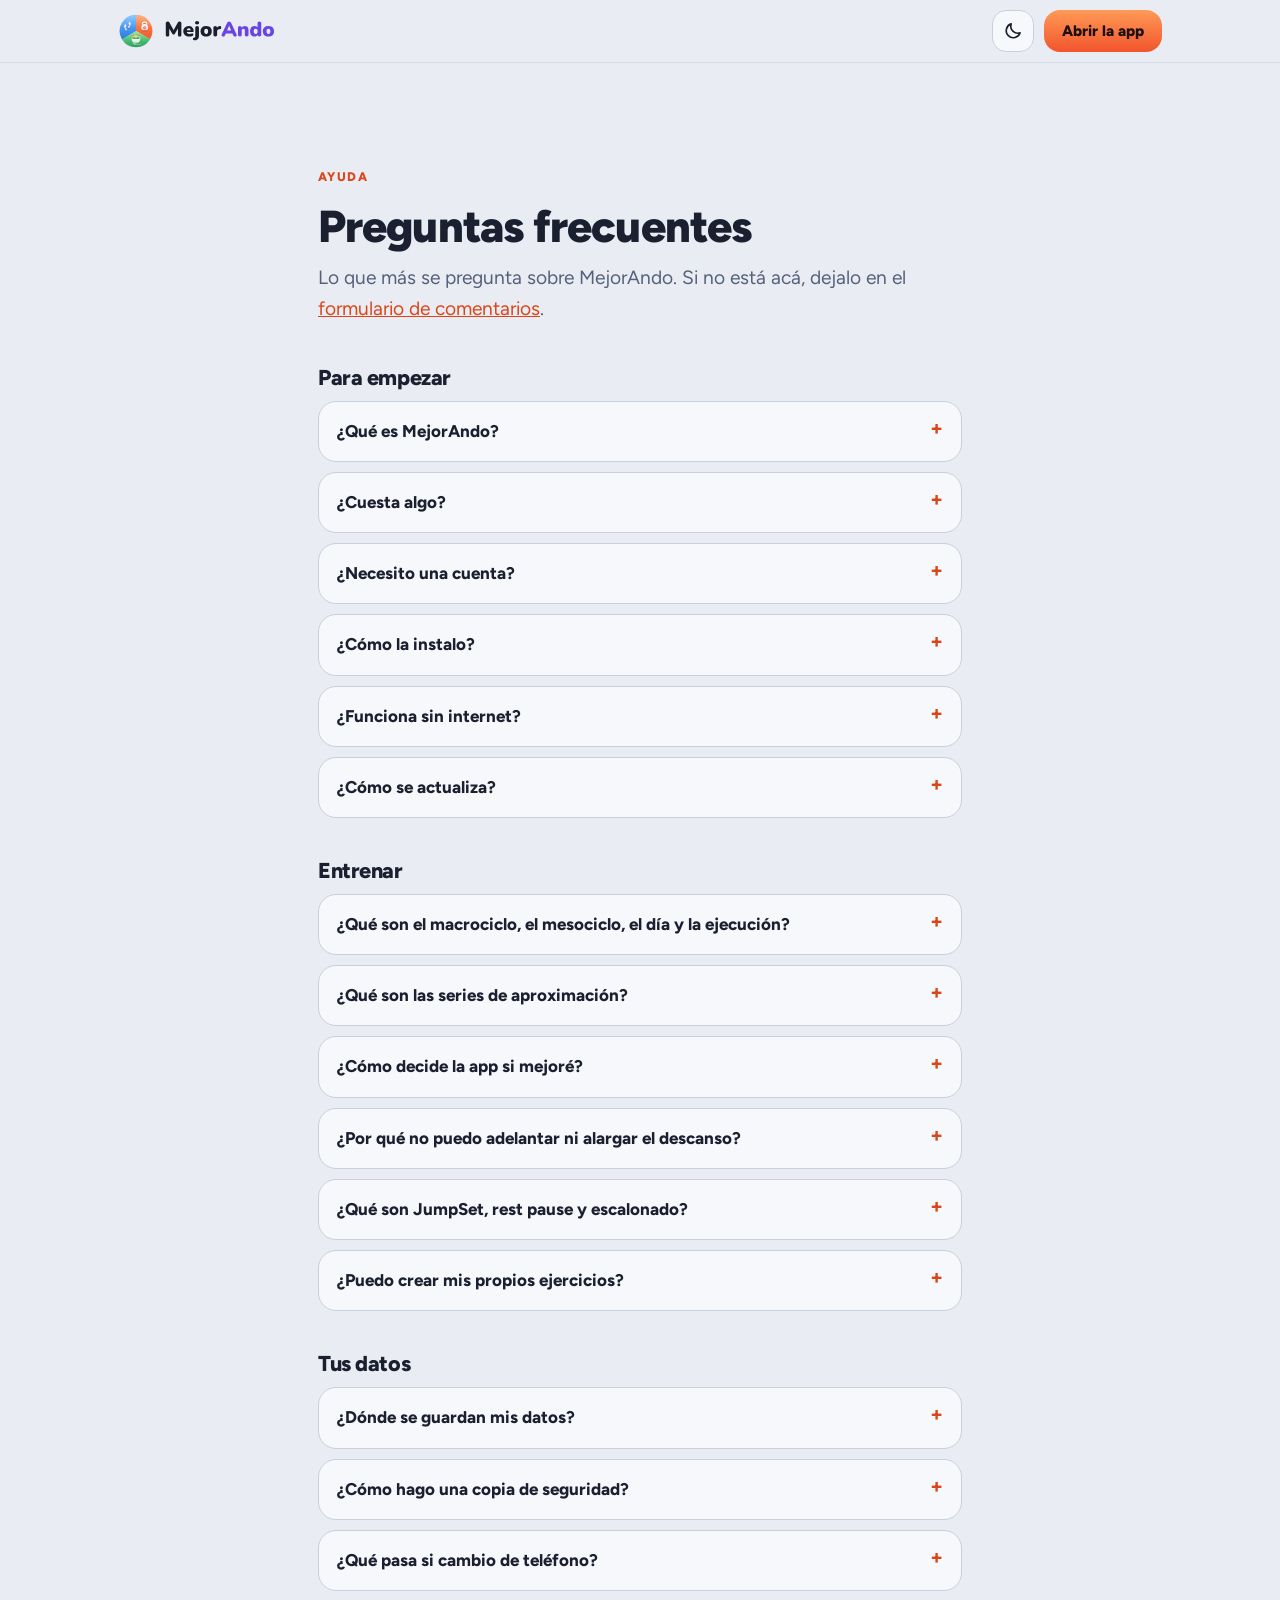
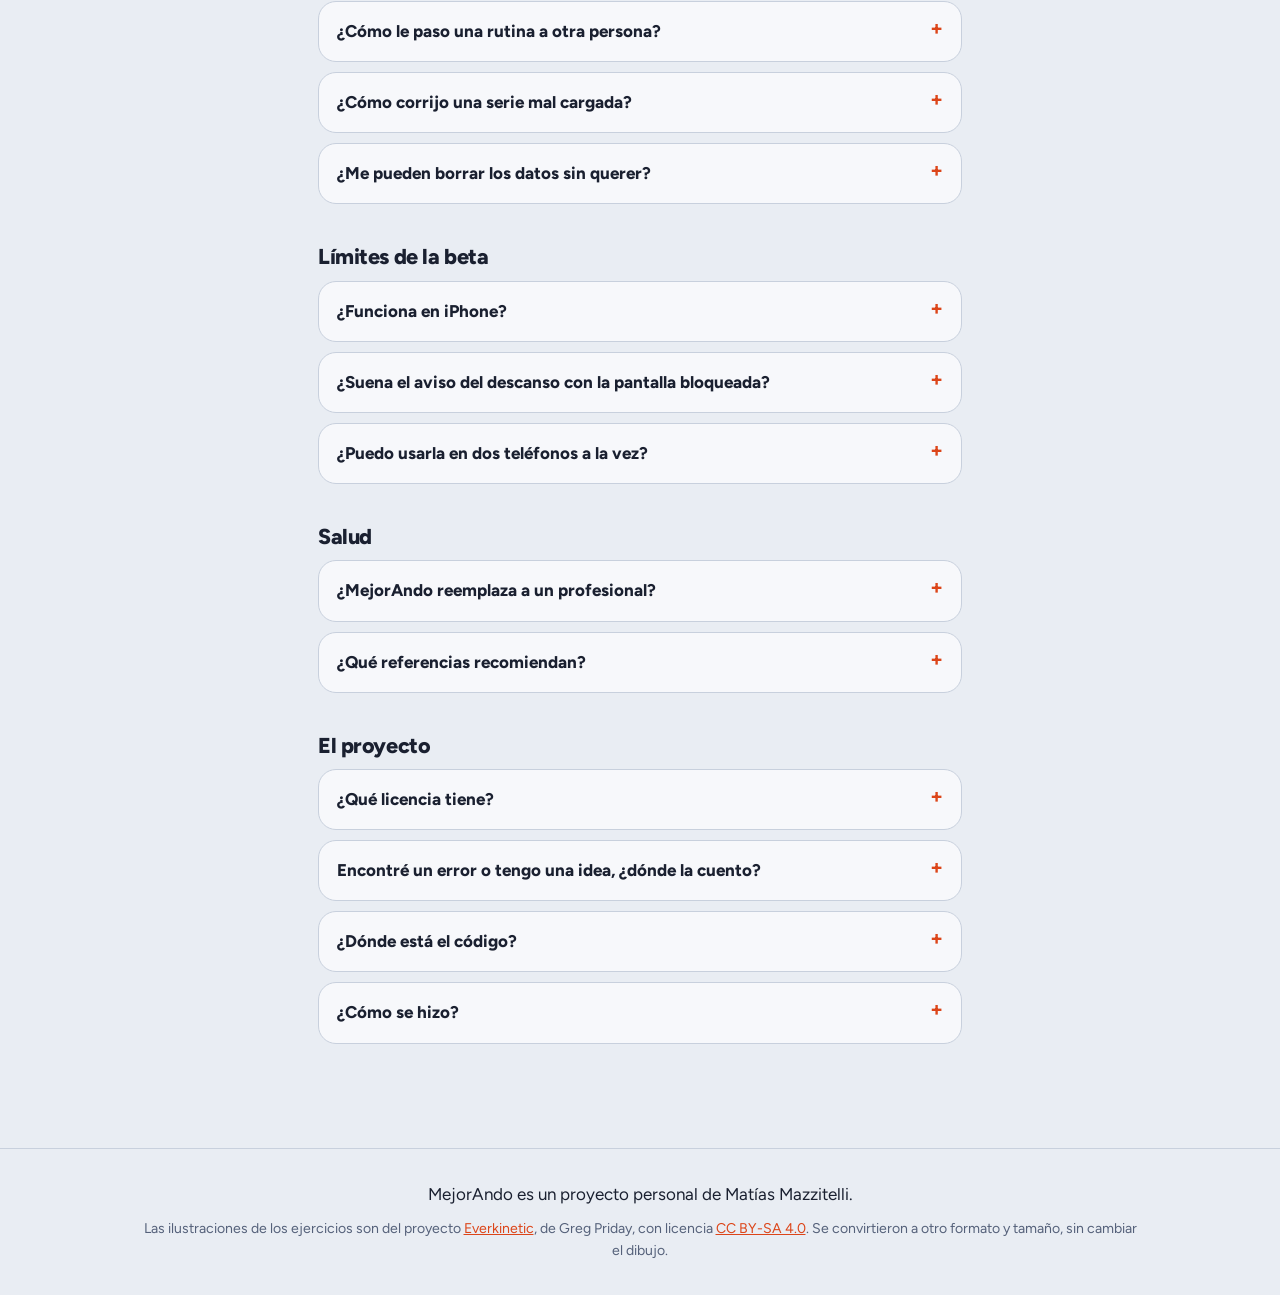
==== faq.html @ a78593a7 "feat: preguntas frecuentes, licencia y enlaces actualizados" ====
<!doctype html>
<html lang="es">
  <head>
    <meta charset="utf-8" />
    <meta name="viewport" content="width=device-width, initial-scale=1, viewport-fit=cover" />
    <title>Preguntas frecuentes | MejorAndo</title>
    <meta name="description" content="Respuestas a las preguntas más comunes sobre MejorAndo: cómo instalarla, cómo guardar tus datos, cómo pasar una rutina y qué límites tiene la beta." />
    <meta name="theme-color" content="#0c1017" />
    <script>
      // se aplica antes de pintar para que no parpadee
      try {
        var t = localStorage.getItem("mejorando.landing.tema")
        if (t === "claro" || t === "oscuro") document.documentElement.dataset.theme = t === "claro" ? "light" : "dark"
      } catch (e) {}
    </script>
    <meta property="og:title" content="Preguntas frecuentes | MejorAndo" />
    <meta
      property="og:description"
      content="Planificá tu entrenamiento, seguilo serie por serie y compará con la vez anterior. Sin cuenta, sin conexión, sin papel."
    />
    <meta property="og:type" content="website" />
    <link rel="icon" type="image/svg+xml" href="favicon.svg" />
    <link rel="stylesheet" href="style.css" />
  </head>
  <body>
    <header class="top">
      <div class="wrap top-in">
        <a class="brand" href="index.html" aria-label="MejorAndo, inicio">
          <img src="img/logo.svg" alt="" width="36" height="36" />
          <span class="wordmark">
            <img class="wm-claro" src="img/wordmark-claro.svg" alt="MejorAndo" height="22" />
            <img class="wm-oscuro" src="img/wordmark-oscuro.svg" alt="MejorAndo" height="22" />
          </span>
        </a>
        <div class="top-actions">
          <button class="theme-btn" id="theme" type="button" aria-label="Cambiar el tema">
            <svg class="i-sun" viewBox="0 0 24 24" width="20" height="20" aria-hidden="true">
              <circle cx="12" cy="12" r="4.2" fill="none" stroke="currentColor" stroke-width="2" />
              <path d="M12 2.5v3M12 18.5v3M2.5 12h3M18.5 12h3M5.3 5.3l2.1 2.1M16.6 16.6l2.1 2.1M18.7 5.3l-2.1 2.1M7.4 16.6l-2.1 2.1" fill="none" stroke="currentColor" stroke-width="2" stroke-linecap="round" />
            </svg>
            <svg class="i-moon" viewBox="0 0 24 24" width="20" height="20" aria-hidden="true">
              <path d="M20.5 14.2A8.5 8.5 0 0 1 9.8 3.5a8.5 8.5 0 1 0 10.7 10.7z" fill="none" stroke="currentColor" stroke-width="2" stroke-linejoin="round" />
            </svg>
          </button>
          <a class="btn small" data-app href="index.html#instalar">Abrir la app</a>
        </div>
      </div>
    </header>
    <main>
      <section class="faq">
        <div class="wrap narrow">
          <p class="eyebrow">Ayuda</p>
          <h1>Preguntas frecuentes</h1>
          <p class="lead">Lo que más se pregunta sobre MejorAndo. Si no está acá, dejalo en el <a data-feedback href="#">formulario de comentarios</a>.</p>
<h2>Para empezar</h2>
<details id="que-es"><summary>¿Qué es MejorAndo?</summary><div class="resp"><p>Una app para planificar tus entrenamientos de fuerza, seguirlos serie por serie y ver si mejoraste respecto de la vez anterior. EntrenAndo es el primer módulo. Más adelante van a venir otros, como AlimentAndo y CaminAndo.</p></div></details>
<details id="cuesta"><summary>¿Cuesta algo?</summary><div class="resp"><p>No. Es gratis, no muestra anuncios y no pide registro. Es un proyecto personal sin fines de lucro.</p></div></details>
<details id="cuenta"><summary>¿Necesito una cuenta?</summary><div class="resp"><p>No. Todo se guarda en tu teléfono. Por eso conviene guardar copias de seguridad, como se explica más abajo.</p></div></details>
<details id="instalar"><summary>¿Cómo la instalo?</summary><div class="resp"><p>En Android, abrí la app con Chrome y tocá <strong>Instalar</strong> en la tarjeta de Inicio, o el menú de los tres puntos y <strong>Instalar aplicación</strong>. En iPhone, abrila con Safari, tocá <strong>Compartir</strong> y después <strong>Agregar a inicio</strong>.</p></div></details>
<details id="sin-internet"><summary>¿Funciona sin internet?</summary><div class="resp"><p>Sí. Una vez instalada funciona sin conexión, en el gimnasio aunque no haya señal. Necesita conexión solo para bajar una versión nueva.</p></div></details>
<details id="actualizar"><summary>¿Cómo se actualiza?</summary><div class="resp"><p>Cuando hay una versión nueva, la app te avisa con un botón. Tocalo y se actualiza en unos segundos.</p></div></details>
<h2>Entrenar</h2>
<details id="niveles"><summary>¿Qué son el macrociclo, el mesociclo, el día y la ejecución?</summary><div class="resp"><p>Un <strong>macrociclo</strong> agrupa tus rutinas, por ejemplo &quot;Principiante&quot;. Cada rutina es un <strong>mesociclo</strong>, por ejemplo &quot;PPL&quot;. Cada mesociclo tiene sus <strong>días</strong>, como Empuje, Tirón y Piernas. Y cada día se hace varias veces, que son las <strong>ejecuciones</strong>. Todos los días de un mesociclo tienen la misma cantidad de ejecuciones, para poder medir el progreso de manera pareja.</p></div></details>
<details id="aproximacion"><summary>¿Qué son las series de aproximación?</summary><div class="resp"><p>Son las series livianas antes de empezar con el peso de trabajo. La app te pregunta una vez por grupo muscular si querés hacerlas. Se guardan con la etiqueta &quot;Aprox&quot; y no entran en la comparación.</p></div></details>
<details id="mejora"><summary>¿Cómo decide la app si mejoré?</summary><div class="resp"><p>Más peso cuenta como mejora, aunque hagas menos repeticiones. Con el mismo peso, más repeticiones también es mejora. Si es igual, dice que igualaste, y si es menos peso o menos repeticiones con el mismo peso, dice que estás por debajo. Siempre viene con texto y no solo con color.</p></div></details>
<details id="descanso"><summary>¿Por qué no puedo adelantar ni alargar el descanso?</summary><div class="resp"><p>Porque el descanso lo define la rutina. Es tan importante como el peso y las repeticiones. El botón dice &quot;Descansando&quot; hasta que termina el tiempo.</p></div></details>
<details id="protocolos"><summary>¿Qué son JumpSet, rest pause y escalonado?</summary><div class="resp"><p>Son protocolos de las rutinas avanzadas. Un <strong>JumpSet</strong> alterna dos o tres ejercicios por rondas. El <strong>rest pause</strong> suma un tramo corto de repeticiones, con el mismo peso, después de un descanso breve en la última serie. El <strong>escalonado</strong> baja las repeticiones de una serie a la otra, por ejemplo 10, 8, 6 y 4.</p></div></details>
<details id="ejercicios"><summary>¿Puedo crear mis propios ejercicios?</summary><div class="resp"><p>Sí. Al elegir un ejercicio, tocá &quot;Crear ejercicio propio&quot;. El catálogo trae más de 250, casi todos con dibujo.</p></div></details>
<h2>Tus datos</h2>
<details id="donde"><summary>¿Dónde se guardan mis datos?</summary><div class="resp"><p>Solo en tu teléfono, en el almacenamiento del navegador. No se envían a ningún servidor.</p></div></details>
<details id="copia"><summary>¿Cómo hago una copia de seguridad?</summary><div class="resp"><p>En <strong>Ajustes</strong>, tocá <strong>Guardar una copia</strong>. Se baja un archivo con todo. Para recuperarlo, tocá <strong>Restaurar una copia</strong> y elegí el archivo. La app te recuerda hacerla cada dos semanas.</p></div></details>
<details id="cambio"><summary>¿Qué pasa si cambio de teléfono?</summary><div class="resp"><p>Guardá una copia en el teléfono viejo, pasala al nuevo y restaurala desde Ajustes.</p></div></details>
<details id="compartir"><summary>¿Cómo le paso una rutina a otra persona?</summary><div class="resp"><p>Dentro de un macrociclo o un mesociclo, tocá <strong>Compartir</strong> y elegí una app, o <strong>Copiar como texto</strong> y pegalo en un chat. Quien lo recibe usa <strong>Cargar una rutina recibida</strong> o <strong>Pegar una rutina como texto</strong>, en EntrenAndo. La rutina llega sin tu historial y no pisa nada de lo que ya tenía.</p></div></details>
<details id="corregir"><summary>¿Cómo corrijo una serie mal cargada?</summary><div class="resp"><p>Abrí el entrenamiento en el historial. Cada serie tiene un botón <strong>Corregir</strong>, para cambiar el peso y las repeticiones o para borrarla. También podés borrar el entrenamiento entero.</p></div></details>
<details id="borrado"><summary>¿Me pueden borrar los datos sin querer?</summary><div class="resp"><p>El navegador podría borrarlos si se queda sin espacio. La app le pide protegerlos y Ajustes te dice si lo concedió, pero la copia de seguridad sigue siendo tu respaldo.</p></div></details>
<h2>Límites de la beta</h2>
<details id="iphone"><summary>¿Funciona en iPhone?</summary><div class="resp"><p>Debería, pero no se probó. Se instala desde Safari y no vibra, porque el iPhone no lo permite a las apps instaladas desde el navegador.</p></div></details>
<details id="sonido"><summary>¿Suena el aviso del descanso con la pantalla bloqueada?</summary><div class="resp"><p>Puede que no. Es una limitación de las apps que se instalan desde el navegador. Mientras la app está abierta con la pantalla encendida, suena y vibra.</p></div></details>
<details id="sincronizar"><summary>¿Puedo usarla en dos teléfonos a la vez?</summary><div class="resp"><p>Todavía no. No hay cuentas ni sincronización. Podés pasar rutinas entre teléfonos, pero no el historial, salvo con una copia de seguridad.</p></div></details>
<h2>Salud</h2>
<details id="salud"><summary>¿MejorAndo reemplaza a un profesional?</summary><div class="resp"><p>No. Antes de empezar un plan de entrenamiento o de alimentación, consultá con tu médico. Para entrenar, con un deportólogo, y para comer, con un nutricionista. La app es una herramienta de registro y no da indicaciones médicas.</p></div></details>
<details id="referencias"><summary>¿Qué referencias recomiendan?</summary><div class="resp"><p>Para entrenar, el canal de <a href="https://www.youtube.com/@EscuelaCulturismoNatural" rel="noopener">Roberto Amorosi y la Escuela de Culturismo Natural</a> y su <a href="https://www.escuelaculturismonatural.com/" rel="noopener">academia</a>. Para comer, el canal de <a href="https://www.youtube.com/@fholway" rel="noopener">Francis Holway</a>, nutricionista argentino, y las entrevistas que le hicieron en otros canales.</p></div></details>
<h2>El proyecto</h2>
<details id="licencia"><summary>¿Qué licencia tiene?</summary><div class="resp"><p>El código se publica bajo la <strong>GPL 3.0 o posterior</strong>. Cualquiera puede usarlo, estudiarlo y modificarlo, y si publica una versión modificada tiene que compartirla con la misma licencia. Los dibujos de los ejercicios son de Everkinetic, con licencia CC BY-SA 4.0. El nombre y el logo de MejorAndo no están cubiertos por la licencia del código.</p></div></details>
<details id="error"><summary>Encontré un error o tengo una idea, ¿dónde la cuento?</summary><div class="resp"><p>En el <a data-feedback href="#">formulario de comentarios</a>. Se abre fuera de la app y no se envía nada de lo que guardaste.</p></div></details>
<details id="codigo"><summary>¿Dónde está el código?</summary><div class="resp"><p>En <a href="https://github.com/mdev-repos/mejorando" rel="noopener">GitHub</a>, junto con la documentación y las decisiones de diseño.</p></div></details>
<details id="ia"><summary>¿Cómo se hizo?</summary><div class="resp"><p>Es un proyecto personal para tener una app útil, para practicar el desarrollo de una aplicación de punta a punta y para practicar el desarrollo asistido con IA. Se construyó junto a Claude, el asistente de Anthropic.</p></div></details>
        </div>
      </section>
    </main>
    <footer class="foot">
      <div class="wrap">
        <p>
          MejorAndo es un proyecto personal de Matías Mazzitelli.
        </p>
        <p class="fine">
          Las ilustraciones de los ejercicios son del proyecto
          <a href="https://github.com/everkinetic/data" rel="noopener">Everkinetic</a>, de Greg
          Priday, con licencia
          <a href="https://creativecommons.org/licenses/by-sa/4.0/" rel="noopener">CC BY-SA 4.0</a>.
          Se convirtieron a otro formato y tamaño, sin cambiar el dibujo.
        </p>
      </div>
    </footer>
    <script src="main.js"></script>
  </body>
</html>
---- style.css ----
/* Misma paleta y tipografía que la app, con tema claro y oscuro según el teléfono. */
@font-face {
  font-family: 'Figtree Variable';
  font-style: normal;
  font-display: swap;
  font-weight: 300 900;
  src: url('fonts/figtree-latin-wght-normal.woff2') format('woff2-variations');
  unicode-range: U+0000-00FF, U+0131, U+0152-0153, U+02BB-02BC, U+02C6, U+02DA, U+02DC, U+2000-206F,
    U+20AC, U+2122, U+2191, U+2193, U+2212, U+2215, U+FEFF, U+FFFD;
}
@font-face {
  font-family: 'Figtree Variable';
  font-style: normal;
  font-display: swap;
  font-weight: 300 900;
  src: url('fonts/figtree-latin-ext-wght-normal.woff2') format('woff2-variations');
  unicode-range: U+0100-02BA, U+02BD-02C5, U+02C7-02CC, U+02CE-02D7, U+02DD-02FF, U+0304, U+0308,
    U+0329, U+1D00-1DBF, U+1E00-1E9F, U+1EF2-1EFF, U+2020, U+20A0-20AB, U+20AD-20C0, U+2113,
    U+2C60-2C7F, U+A720-A7FF;
}

:root {
  --font: 'Figtree Variable', system-ui, -apple-system, 'Segoe UI', Roboto, sans-serif;
  --radius: 18px;
  --bg: #e9edf3;
  --surface: #f7f8fb;
  --surface2: #dde3ec;
  --border: #c8d0dd;
  --text: #1a2030;
  --muted: #55617a;
  --accent: #dc4519;
  --accent-lo: #ff9a56;
  --accent-hi: #f2542d;
  --on-accent: #1c0f08;
  --suite: #6a44e4;
  --up: #17794f;
  --shadow: 0 24px 48px -24px rgba(30, 40, 70, 0.45);
  --glow-a: rgba(255, 122, 69, 0.16);
  --glow-b: rgba(106, 68, 228, 0.14);
  --wm-claro: block;
  --wm-oscuro: none;
  --i-sun: none;
  --i-moon: block;
  color-scheme: light;
}
@media (prefers-color-scheme: dark) {
  :root:not([data-theme='light']) {
    --bg: #0c1017;
    --surface: #161c28;
    --surface2: #1f2837;
    --border: #2a3446;
    --text: #eef1f8;
    --muted: #9aa6bd;
    --accent: #ff7a45;
    --suite: #9b6bff;
    --up: #43d69a;
    --shadow: 0 28px 56px -24px rgba(0, 0, 0, 0.8);
    --glow-a: rgba(255, 122, 69, 0.2);
    --glow-b: rgba(155, 107, 255, 0.18);
    --wm-claro: none;
    --wm-oscuro: block;
    --i-sun: block;
    --i-moon: none;
    color-scheme: dark;
  }
}
:root[data-theme='dark'] {
  --bg: #0c1017;
  --surface: #161c28;
  --surface2: #1f2837;
  --border: #2a3446;
  --text: #eef1f8;
  --muted: #9aa6bd;
  --accent: #ff7a45;
  --suite: #9b6bff;
  --up: #43d69a;
  --shadow: 0 28px 56px -24px rgba(0, 0, 0, 0.8);
  --glow-a: rgba(255, 122, 69, 0.2);
  --glow-b: rgba(155, 107, 255, 0.18);
  --wm-claro: none;
  --wm-oscuro: block;
  --i-sun: block;
  --i-moon: none;
  color-scheme: dark;
}

* {
  box-sizing: border-box;
}
html {
  scroll-behavior: smooth;
  -webkit-text-size-adjust: 100%;
}
body {
  margin: 0;
  font-family: var(--font);
  font-size: 1.0625rem;
  line-height: 1.6;
  color: var(--text);
  background: var(--bg);
}
img {
  max-width: 100%;
  height: auto;
}
a {
  color: var(--accent);
}
h1,
h2,
h3,
p,
ul,
ol,
figure {
  margin: 0;
}
h1,
h2,
h3 {
  line-height: 1.12;
  letter-spacing: -0.02em;
  text-wrap: balance;
}
h1 {
  font-size: clamp(2.3rem, 6.4vw, 3.9rem);
  font-weight: 850;
}
h2 {
  font-size: clamp(1.7rem, 4.2vw, 2.5rem);
  font-weight: 800;
}
h3 {
  font-size: 1.3rem;
  font-weight: 750;
}
p {
  text-wrap: pretty;
}

.wrap {
  width: 100%;
  max-width: 1080px;
  margin-inline: auto;
  padding-left: max(18px, env(safe-area-inset-left, 0px));
  padding-right: max(18px, env(safe-area-inset-right, 0px));
}
.narrow {
  max-width: 680px;
}
.center {
  text-align: center;
  margin-inline: auto;
}
section {
  padding-block: clamp(56px, 9vw, 104px);
}

.eyebrow {
  font-size: 0.78rem;
  font-weight: 800;
  letter-spacing: 0.12em;
  text-transform: uppercase;
  color: var(--accent);
  margin-bottom: 14px;
}
.fine {
  font-size: 0.88rem;
  color: var(--muted);
}
.aside {
  font-size: 0.95rem;
  color: var(--muted);
}
.note {
  color: var(--muted);
}

/* cabecera */
.top {
  position: sticky;
  top: 0;
  z-index: 10;
  padding-top: env(safe-area-inset-top, 0px);
  background: color-mix(in srgb, var(--bg) 82%, transparent);
  backdrop-filter: blur(12px);
  -webkit-backdrop-filter: blur(12px);
  border-bottom: 1px solid color-mix(in srgb, var(--border) 60%, transparent);
}
.top-in {
  display: flex;
  align-items: center;
  justify-content: space-between;
  gap: 12px;
  padding-block: 10px;
}
.brand {
  display: flex;
  align-items: center;
  gap: 10px;
  min-width: 0;
}
.brand img {
  display: block;
  width: auto;
}
.brand > img {
  height: 36px;
}
.wordmark img {
  height: 22px;
}

/* botones */
.btn {
  display: inline-flex;
  align-items: center;
  justify-content: center;
  min-height: 52px;
  padding: 0 26px;
  border-radius: 16px;
  font: inherit;
  font-weight: 800;
  text-decoration: none;
  border: 1px solid var(--border);
  color: var(--text);
  background: var(--surface);
  transition: transform 0.15s ease, box-shadow 0.15s ease;
}
.btn:hover {
  transform: translateY(-1px);
}
.btn.primary {
  border: 0;
  color: var(--on-accent);
  background: linear-gradient(180deg, var(--accent-lo), var(--accent-hi));
  box-shadow: 0 14px 28px -12px rgba(242, 84, 45, 0.7);
}
.btn.ghost {
  background: transparent;
}
.btn.small {
  min-height: 42px;
  padding: 0 18px;
  font-size: 0.95rem;
  color: var(--on-accent);
  border: 0;
  background: linear-gradient(180deg, var(--accent-lo), var(--accent-hi));
}
.actions {
  display: flex;
  flex-wrap: wrap;
  gap: 12px;
  margin-top: 26px;
}
.actions.center {
  justify-content: center;
}

/* portada */
.hero {
  padding-top: clamp(36px, 7vw, 72px);
  background:
    radial-gradient(60% 50% at 85% 10%, var(--glow-a), transparent 70%),
    radial-gradient(50% 45% at 5% 0%, var(--glow-b), transparent 70%);
}
.hero-in {
  display: grid;
  grid-template-columns: 1.1fr 0.9fr;
  align-items: center;
  gap: clamp(28px, 6vw, 72px);
}
.hero-text > * + * {
  margin-top: 18px;
}
.hero-text .eyebrow {
  margin-bottom: 0;
}
.lead {
  font-size: 1.2rem;
  color: var(--muted);
  max-width: 34em;
}
.hero-text .actions {
  margin-top: 28px;
}
.hero-phone {
  justify-self: center;
  width: min(100%, 320px);
}

/* marco de teléfono para las capturas */
.phone {
  width: min(100%, 300px);
  justify-self: center;
  border-radius: 38px;
  padding: 9px;
  background: #05070b;
  border: 1px solid var(--border);
  box-shadow: var(--shadow);
}
.phone img {
  display: block;
  width: 100%;
  border-radius: 30px;
  aspect-ratio: 390 / 780;
  object-fit: cover;
  background: #0c1017;
}

/* historia */
.story {
  background: var(--surface);
  border-block: 1px solid var(--border);
}
.story .narrow > * + * {
  margin-top: 18px;
}
.story h2 {
  margin-bottom: 8px;
}
.story p:not(.eyebrow):not(.sign):not(.note) {
  font-size: 1.25rem;
}
.sign {
  font-weight: 800;
  color: var(--suite);
}
.story .note {
  padding-top: 8px;
}

/* funciones */
.features > .wrap > h2 {
  max-width: 14em;
  margin-bottom: clamp(36px, 6vw, 64px);
}
.feature {
  display: grid;
  grid-template-columns: 1fr minmax(0, 300px);
  align-items: center;
  gap: clamp(28px, 6vw, 80px);
  padding-block: clamp(24px, 4vw, 44px);
}
.feature.flip {
  grid-template-columns: minmax(0, 300px) 1fr;
}
.feature.flip .feature-text {
  order: 2;
}
.feature-text > * + * {
  margin-top: 14px;
}
.feature-text p:not(.aside) {
  color: var(--muted);
}
.chips {
  list-style: none;
  padding: 0;
  display: flex;
  flex-wrap: wrap;
  gap: 8px;
}
.chips li {
  padding: 6px 14px;
  border-radius: 999px;
  font-weight: 750;
  font-size: 0.92rem;
  background: color-mix(in srgb, var(--accent) 14%, transparent);
  color: var(--accent);
}
.chips li + li::before {
  content: '';
}
.thumbs {
  list-style: none;
  padding: 0;
  display: grid;
  grid-template-columns: repeat(6, 1fr);
  gap: 8px;
}
.thumbs img {
  display: block;
  width: 100%;
  border-radius: 12px;
  background: #fff;
  border: 1px solid var(--border);
}
.mini-grid {
  display: grid;
  grid-template-columns: repeat(3, 1fr);
  gap: 14px;
  margin-top: clamp(24px, 4vw, 48px);
}
.mini {
  padding: 22px;
  border-radius: var(--radius);
  background: var(--surface);
  border: 1px solid var(--border);
}
.mini p {
  margin-top: 8px;
  color: var(--muted);
  font-size: 0.98rem;
}

/* instalación */
.install {
  background: var(--surface);
  border-block: 1px solid var(--border);
}
.install h2 {
  margin-bottom: 28px;
}
.steps {
  display: grid;
  grid-template-columns: 1fr 1fr;
  gap: 16px;
}
.step {
  padding: 24px;
  border-radius: var(--radius);
  background: var(--bg);
  border: 1px solid var(--border);
}
.step ol {
  margin-top: 12px;
  padding-left: 1.2em;
  display: grid;
  gap: 8px;
}
.step .aside {
  margin-top: 14px;
}
.install .note {
  margin-top: 22px;
  font-size: 0.95rem;
}

/* lo que viene */
.roadmap h2 {
  margin-bottom: 28px;
}
.road {
  list-style: none;
  padding: 0;
  display: grid;
  gap: 12px;
}
.road li {
  display: grid;
  grid-template-columns: 92px 1fr;
  gap: 16px;
  align-items: start;
  padding: 20px;
  border-radius: var(--radius);
  background: var(--surface);
  border: 1px solid var(--border);
}
.road h3 {
  display: flex;
  align-items: center;
  gap: 8px;
  font-size: 1.12rem;
}
.road p {
  margin-top: 4px;
  color: var(--muted);
}
.tag {
  display: inline-block;
  padding: 4px 0;
  text-align: center;
  border-radius: 999px;
  font-size: 0.74rem;
  font-weight: 850;
  letter-spacing: 0.08em;
  text-transform: uppercase;
}
.tag.next {
  background: color-mix(in srgb, var(--accent) 18%, transparent);
  color: var(--accent);
}
.tag.soon {
  background: color-mix(in srgb, var(--suite) 18%, transparent);
  color: var(--suite);
}
.tag.idea {
  background: var(--surface2);
  color: var(--muted);
}

/* cómo se construyó */
.build {
  background: var(--surface);
  border-block: 1px solid var(--border);
}
.build .narrow > * + * {
  margin-top: 16px;
}
.build .narrow p:not(.eyebrow) {
  color: var(--muted);
}
.cards {
  display: grid;
  grid-template-columns: repeat(3, 1fr);
  gap: 14px;
  margin-top: 36px;
}
.card {
  padding: 24px;
  border-radius: var(--radius);
  background: var(--bg);
  border: 1px solid var(--border);
}
.card p {
  margin-top: 8px;
  color: var(--muted);
  font-size: 0.98rem;
}
.about {
  margin-top: 36px;
  padding-top: 24px;
  border-top: 1px solid var(--border);
  color: var(--muted);
  max-width: 44em;
  margin-inline: auto;
  text-align: center;
}

/* cierre */
.final {
  background:
    radial-gradient(60% 80% at 50% 100%, var(--glow-a), transparent 70%),
    radial-gradient(40% 60% at 15% 0%, var(--glow-b), transparent 70%);
}
.final .narrow > * + * {
  margin-top: 16px;
}
.final p {
  color: var(--muted);
}
.final img {
  display: block;
  margin-inline: auto;
}

.foot {
  padding-block: 32px calc(32px + env(safe-area-inset-bottom, 0px));
  border-top: 1px solid var(--border);
  text-align: center;
}
.foot p + p {
  margin-top: 10px;
}

/* teléfono angosto */
@media (max-width: 820px) {
  .hero-in,
  .feature,
  .feature.flip {
    grid-template-columns: 1fr;
  }
  .hero-phone {
    order: 2;
  }
  .feature .phone,
  .feature.flip .phone {
    order: 2;
  }
  .feature.flip .feature-text {
    order: 1;
  }
  .mini-grid,
  .cards,
  .steps {
    grid-template-columns: 1fr;
  }
  .road li {
    grid-template-columns: 1fr;
    gap: 10px;
  }
  .tag {
    justify-self: start;
    padding-inline: 14px;
  }
  .thumbs {
    grid-template-columns: repeat(4, 1fr);
  }
}

@media (prefers-reduced-motion: reduce) {
  html {
    scroll-behavior: auto;
  }
  .btn {
    transition: none;
  }
}

.feedback {
  margin-top: 22px;
}
.feedback[hidden] {
  display: none;
}

/* nombre según el tema y botón del tema */
.wordmark .wm-claro {
  display: var(--wm-claro);
}
.wordmark .wm-oscuro {
  display: var(--wm-oscuro);
}
.top-actions {
  display: flex;
  align-items: center;
  gap: 10px;
}
.theme-btn {
  display: grid;
  place-items: center;
  width: 42px;
  height: 42px;
  padding: 0;
  border-radius: 14px;
  border: 1px solid var(--border);
  background: var(--surface);
  color: var(--text);
  cursor: pointer;
}
.theme-btn:hover {
  border-color: var(--accent);
}
.i-sun {
  display: var(--i-sun);
}
.i-moon {
  display: var(--i-moon);
}

/* ---- Preguntas frecuentes ---- */
.faq h1 {
  font-size: clamp(2rem, 5vw, 2.8rem);
}
.faq .lead {
  margin-top: 12px;
}
.faq h2 {
  margin: 40px 0 12px;
  font-size: 1.35rem;
}
.faq details {
  border: 1px solid var(--border);
  border-radius: var(--radius);
  background: var(--surface);
  margin-top: 10px;
}
.faq summary {
  cursor: pointer;
  padding: 16px 18px;
  font-weight: 750;
  list-style: none;
  display: flex;
  justify-content: space-between;
  gap: 12px;
}
.faq summary::-webkit-details-marker {
  display: none;
}
.faq summary::after {
  content: '+';
  color: var(--accent);
  font-size: 1.3rem;
  line-height: 1;
}
.faq details[open] summary::after {
  content: '\2212';
}
.faq .resp {
  padding: 0 18px 18px;
  color: var(--muted);
}
.faq .resp p + p {
  margin-top: 10px;
}
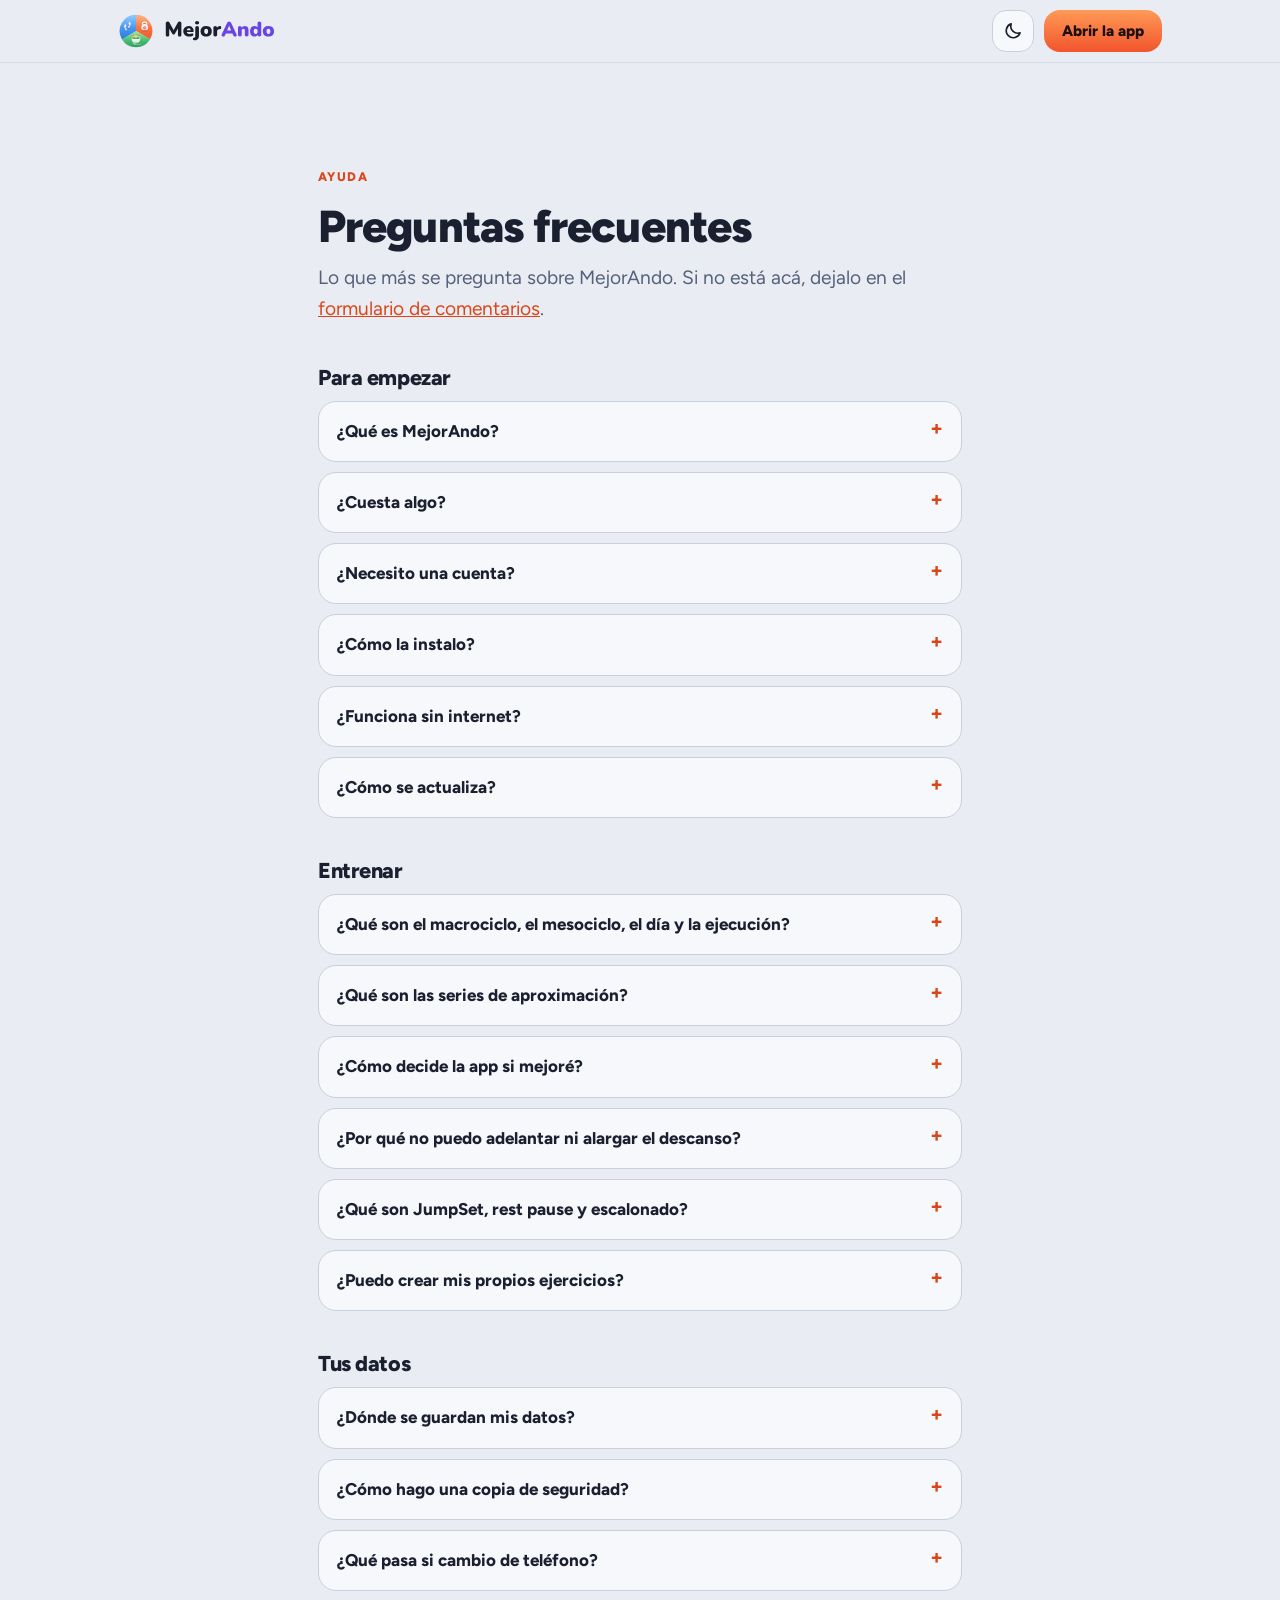
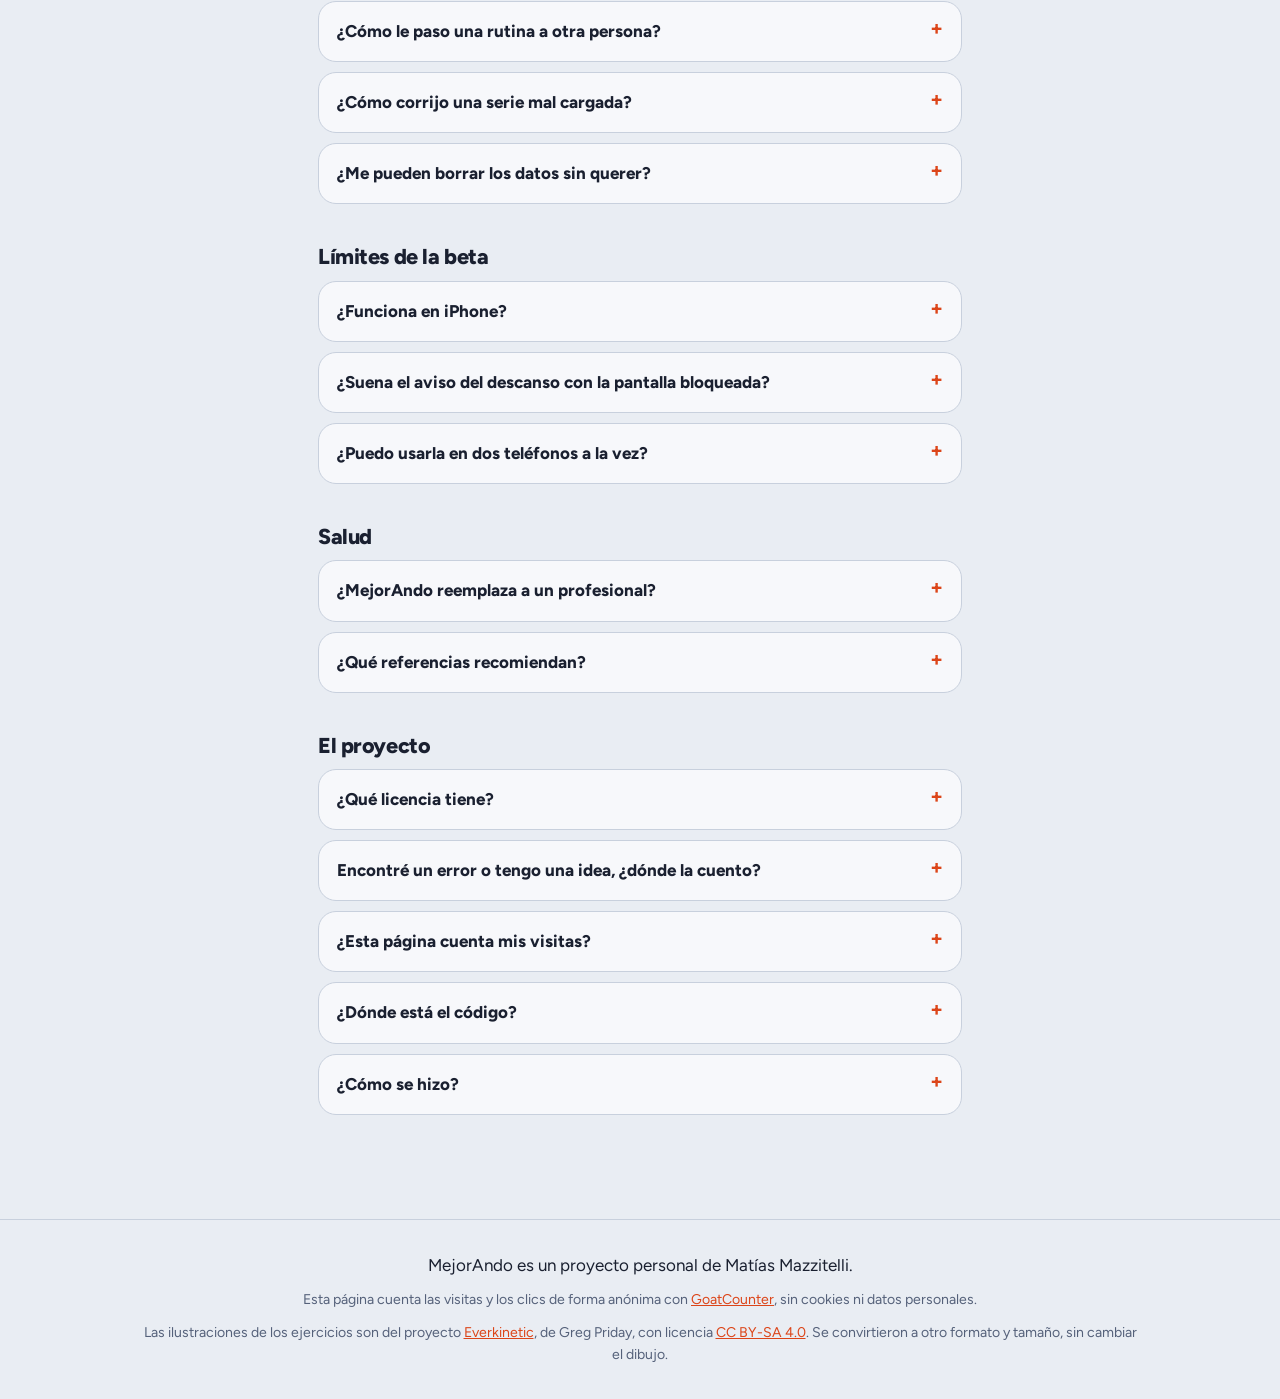
==== commit c311119a: "feat: contador anónimo de visitas y clics con GoatCounter" ====
--- a/faq.html
+++ b/faq.html
@@ -20,7 +20,7 @@
     />
     <meta property="og:type" content="website" />
     <link rel="icon" type="image/svg+xml" href="favicon.svg" />
-    <link rel="stylesheet" href="style.css" />
+    <link rel="stylesheet" href="style.css?v=3" />
   </head>
   <body>
     <header class="top">
@@ -42,7 +42,7 @@
               <path d="M20.5 14.2A8.5 8.5 0 0 1 9.8 3.5a8.5 8.5 0 1 0 10.7 10.7z" fill="none" stroke="currentColor" stroke-width="2" stroke-linejoin="round" />
             </svg>
           </button>
-          <a class="btn small" data-app href="index.html#instalar">Abrir la app</a>
+          <a data-goatcounter-click="abrir-encabezado-faq" class="btn small" data-app href="index.html#instalar">Abrir la app</a>
         </div>
       </div>
     </header>
@@ -51,7 +51,7 @@
         <div class="wrap narrow">
           <p class="eyebrow">Ayuda</p>
           <h1>Preguntas frecuentes</h1>
-          <p class="lead">Lo que más se pregunta sobre MejorAndo. Si no está acá, dejalo en el <a data-feedback href="#">formulario de comentarios</a>.</p>
+          <p class="lead">Lo que más se pregunta sobre MejorAndo. Si no está acá, dejalo en el <a data-goatcounter-click="comentarios-faq" data-feedback href="#">formulario de comentarios</a>.</p>
 <h2>Para empezar</h2>
 <details id="que-es"><summary>¿Qué es MejorAndo?</summary><div class="resp"><p>Una app para planificar tus entrenamientos de fuerza, seguirlos serie por serie y ver si mejoraste respecto de la vez anterior. EntrenAndo es el primer módulo. Más adelante van a venir otros, como AlimentAndo y CaminAndo.</p></div></details>
 <details id="cuesta"><summary>¿Cuesta algo?</summary><div class="resp"><p>No. Es gratis, no muestra anuncios y no pide registro. Es un proyecto personal sin fines de lucro.</p></div></details>
@@ -82,8 +82,9 @@
 <details id="referencias"><summary>¿Qué referencias recomiendan?</summary><div class="resp"><p>Para entrenar, el canal de <a href="https://www.youtube.com/@EscuelaCulturismoNatural" rel="noopener">Roberto Amorosi y la Escuela de Culturismo Natural</a> y su <a href="https://www.escuelaculturismonatural.com/" rel="noopener">academia</a>. Para comer, el canal de <a href="https://www.youtube.com/@fholway" rel="noopener">Francis Holway</a>, nutricionista argentino, y las entrevistas que le hicieron en otros canales.</p></div></details>
 <h2>El proyecto</h2>
 <details id="licencia"><summary>¿Qué licencia tiene?</summary><div class="resp"><p>El código se publica bajo la <strong>GPL 3.0 o posterior</strong>. Cualquiera puede usarlo, estudiarlo y modificarlo, y si publica una versión modificada tiene que compartirla con la misma licencia. Los dibujos de los ejercicios son de Everkinetic, con licencia CC BY-SA 4.0. El nombre y el logo de MejorAndo no están cubiertos por la licencia del código.</p></div></details>
-<details id="error"><summary>Encontré un error o tengo una idea, ¿dónde la cuento?</summary><div class="resp"><p>En el <a data-feedback href="#">formulario de comentarios</a>. Se abre fuera de la app y no se envía nada de lo que guardaste.</p></div></details>
-<details id="codigo"><summary>¿Dónde está el código?</summary><div class="resp"><p>En <a href="https://github.com/mdev-repos/mejorando" rel="noopener">GitHub</a>, junto con la documentación y las decisiones de diseño.</p></div></details>
+<details id="error"><summary>Encontré un error o tengo una idea, ¿dónde la cuento?</summary><div class="resp"><p>En el <a data-goatcounter-click="comentarios-faq-2" data-feedback href="#">formulario de comentarios</a>. Se abre fuera de la app y no se envía nada de lo que guardaste.</p></div></details>
+<details id="conteo" class="conteo" hidden><summary>¿Esta página cuenta mis visitas?</summary><div class="resp"><p>Sí, de forma anónima. Se cuentan las visitas y los clics en los botones principales con GoatCounter, que no usa cookies ni guarda datos personales. La aplicación no cuenta nada y no se conecta a ningún servicio por su cuenta.</p></div></details>
+<details id="codigo"><summary>¿Dónde está el código?</summary><div class="resp"><p>En <a href="https://github.com/mdev-repos/mejorando-app" rel="noopener">GitHub</a>, junto con la documentación y las decisiones de diseño.</p></div></details>
 <details id="ia"><summary>¿Cómo se hizo?</summary><div class="resp"><p>Es un proyecto personal para tener una app útil, para practicar el desarrollo de una aplicación de punta a punta y para practicar el desarrollo asistido con IA. Se construyó junto a Claude, el asistente de Anthropic.</p></div></details>
         </div>
       </section>
@@ -92,6 +93,11 @@
       <div class="wrap">
         <p>
           MejorAndo es un proyecto personal de Matías Mazzitelli.
+        </p>
+        <p class="fine conteo" hidden>
+          Esta página cuenta las visitas y los clics de forma anónima con
+          <a href="https://www.goatcounter.com" rel="noopener">GoatCounter</a>, sin cookies ni datos
+          personales.
         </p>
         <p class="fine">
           Las ilustraciones de los ejercicios son del proyecto
@@ -102,6 +108,6 @@
         </p>
       </div>
     </footer>
-    <script src="main.js"></script>
+    <script src="main.js?v=4"></script>
   </body>
 </html>
--- a/style.css
+++ b/style.css
@@ -221,6 +221,7 @@
   border-radius: 16px;
   font: inherit;
   font-weight: 800;
+  white-space: nowrap;
   text-decoration: none;
   border: 1px solid var(--border);
   color: var(--text);
@@ -684,3 +685,41 @@
 .faq .resp p + p {
   margin-top: 10px;
 }
+
+/* encabezado en teléfonos angostos, para que el botón entre en una línea */
+@media (max-width: 430px) {
+  .top-in {
+    gap: 8px;
+  }
+  .brand {
+    gap: 8px;
+  }
+  .brand > img {
+    height: 32px;
+  }
+  .wordmark img {
+    height: 19px;
+  }
+  .top-actions {
+    gap: 8px;
+  }
+  .theme-btn {
+    width: 38px;
+    height: 38px;
+    border-radius: 12px;
+  }
+  .btn.small {
+    min-height: 38px;
+    padding: 0 14px;
+    font-size: 0.9rem;
+  }
+}
+@media (max-width: 340px) {
+  .wordmark {
+    display: none;
+  }
+}
+
+.conteo[hidden] {
+  display: none;
+}
